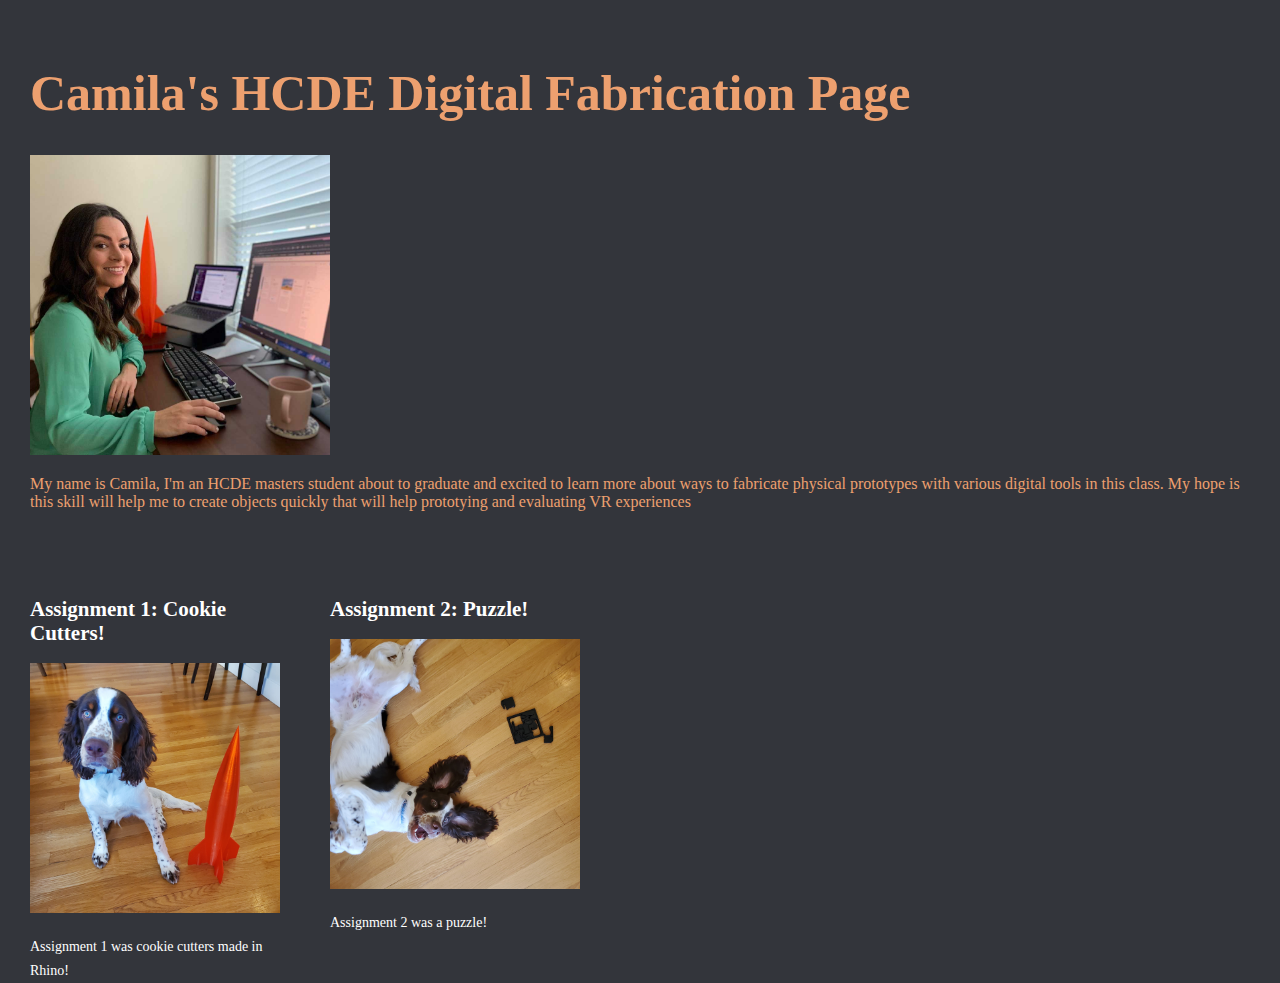
==== index.html @ e4d354e3 "assignment1pt1" ====
<!DOCTYPE html> 
<html> 
    <head> 
        <meta charset="utf-8"> 
        <meta name="viewport" content="width=device-width, maximum-scale=1.0" />

        <title>Example Student's HCDE 598 Digital Fabrication Page!</title> 

        <link href="style.css" media="screen" rel="stylesheet" type="text/css" />

    </head> 
    <body> 

        <div class="header">
            <h1>Camila's HCDE Digital Fabrication Page</h1>
            <p>
            <img src="CamilaPic.jpg" width=300 height=300</a>
            </p>
            <p>
            My name is Camila, I'm an HCDE masters student about to graduate and excited to learn more about ways to fabricate physical prototypes with various digital tools in this class. My hope is this skill will help me to create objects quickly that will help prototying and evaluating VR experiences
            </p>
        </div>
        <div class="assignments">

            <div class="assignment">
              <a href="assignment1.html"><h2>Assignment 1: Cookie Cutters!</h2>
                  <img src="rockettune.jpg" width=250></a>
                <p>
		Assignment 1 was cookie cutters made in Rhino!
                </p>
            </div>

            <div class="assignment">
              <a href="assignment2.html"><h2>Assignment 2: Puzzle!</h2>
                  <img src="puzzletune.jpg" width=250></a>
                <p>
		Assignment 2 was a puzzle!
                </p>
            </div>
	</div>
    </body>
</html>
---- style.css ----
html, body {
  padding: 0 0 0 0;
  margin: 0;
  background: #33353b;
  font-family: 'PT Sans Narrow';
}

h1,h2,h3,h4 {
  font-family: 'PT Sans Narrow';
  }

strong {
  font-size: 18px
}

a {
  color: #eda06f;
}

.header {
  background: #33353b;
  color: #eda06f;
  height: 500px;
  padding: 30px 30px 30px;
}

.header h1 {
  font-size: 50px;
  }

.assignment {
  background: #33353b;
  color: white;
  font-size: 14px;
  line-height: 24px;
  font-family: 'PT Sans Narrow';
  padding: 20px 20px 20px 30px;
  width: 250px;
  height: 350px;
  float: left;
}

.assignment a {
    color: white;
    text-decoration: none;
}

.assignment a:hover {
  background: #33353b;
  color: #eda06f;
  text-decoration: none;
}


.footer {
    width: 1100px;
    float: left;
    padding: 300px 0px 30px 30px;
}

.widebody {
    width: 800px;
    padding: 0px 30px 30px 30px;
}

.widebody a {
}

.widebody a:hover {
  background: #eda06f;
  color: #FFF;
  text-decoration: none;
}
.header1 {
  background: #33353b;
  color: #eda06f;
  height: 500px;
  padding: 30px 30px 90px;
}

.header1 h1 {
  font-size: 50px;
  }

.assignment1 {
  background: #33353b;
  color: white;
  font-size: 14px;
  line-height: 24px;
  font-family: 'PT Sans Narrow';
  padding: 20px 20px 20px 30px;
  float: left;
  width: 300px;
}
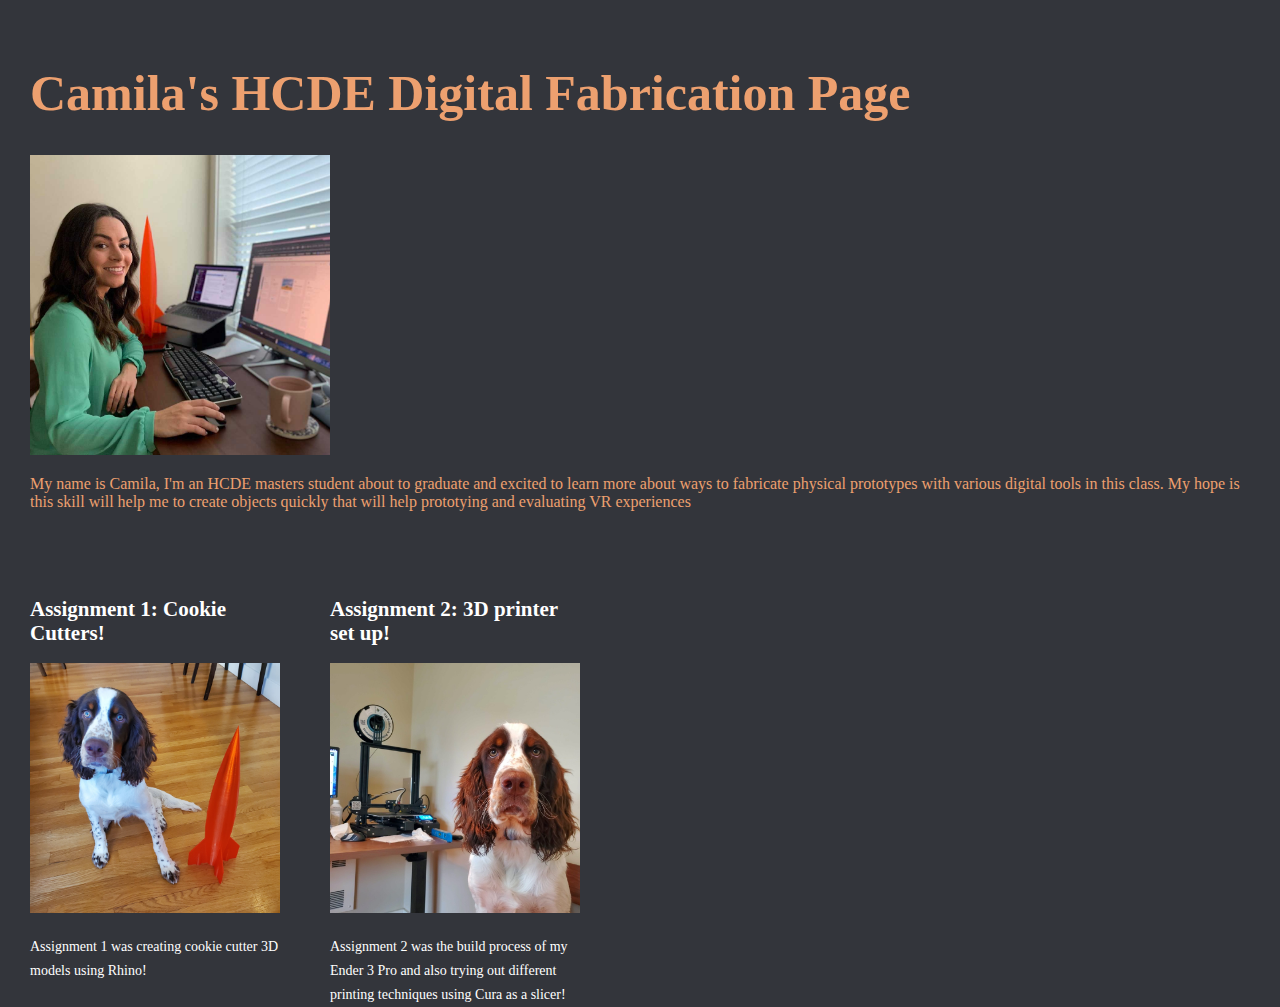
==== commit c4e0d475: "cookie cutter update and text for a2" ====
--- a/index.html
+++ b/index.html
@@ -26,15 +26,15 @@
               <a href="assignment1.html"><h2>Assignment 1: Cookie Cutters!</h2>
                   <img src="rockettune.jpg" width=250></a>
                 <p>
-		Assignment 1 was cookie cutters made in Rhino!
+		Assignment 1 was creating cookie cutter 3D models using Rhino!
                 </p>
             </div>
 
             <div class="assignment">
-              <a href="assignment2.html"><h2>Assignment 2: Puzzle!</h2>
-                  <img src="puzzletune.jpg" width=250></a>
+              <a href="assignment2.html"><h2>Assignment 2: 3D printer set up!</h2>
+                  <img src="printertune.png" width=250></a>
                 <p>
-		Assignment 2 was a puzzle!
+		Assignment 2 was the build process of my Ender 3 Pro and also trying out different printing techniques using Cura as a slicer!
                 </p>
             </div>
 	</div>
--- a/style.css
+++ b/style.css
@@ -94,3 +94,12 @@
   width: 300px;
 }
 
+.assignment2 {
+  background: #33353b;
+  color: white;
+  font-size: 14px;
+  line-height: 24px;
+  font-family: 'PT Sans Narrow';
+  padding: 20px 20px 20px 30px;
+  float: left;
+}
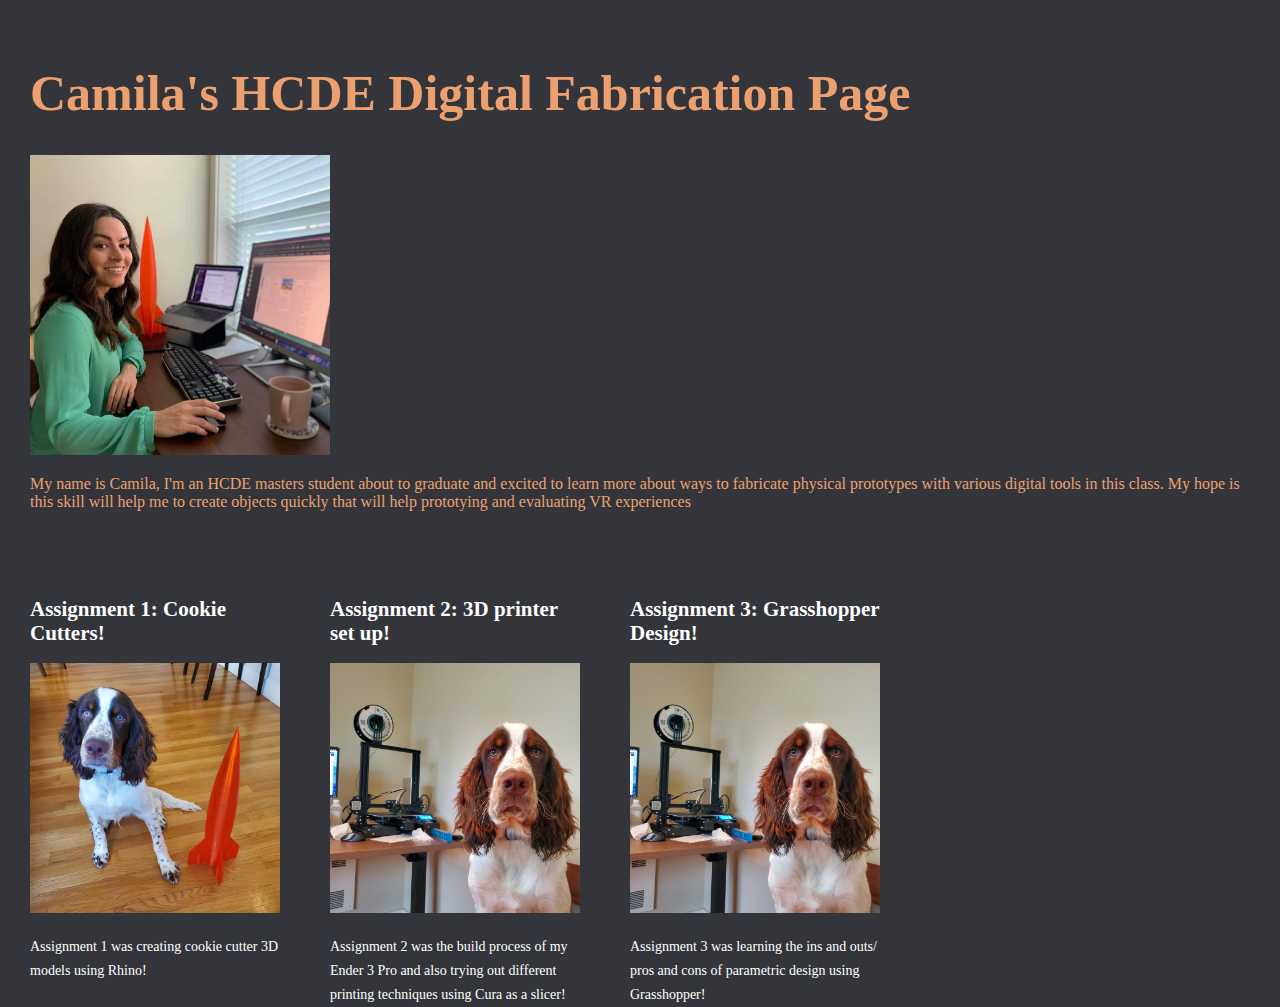
==== commit 31e51916: "a3 draft" ====
--- a/index.html
+++ b/index.html
@@ -4,7 +4,7 @@
         <meta charset="utf-8"> 
         <meta name="viewport" content="width=device-width, maximum-scale=1.0" />
 
-        <title>Example Student's HCDE 598 Digital Fabrication Page!</title> 
+        <title>Camila's Digital Fabrication Page!</title> 
 
         <link href="style.css" media="screen" rel="stylesheet" type="text/css" />
 
@@ -37,6 +37,14 @@
 		Assignment 2 was the build process of my Ender 3 Pro and also trying out different printing techniques using Cura as a slicer!
                 </p>
             </div>
+
+            <div class="assignment">
+              <a href="assignment3.html"><h2>Assignment 3: Grasshopper Design!</h2>
+                  <img src="printertune.png" width=250></a>
+                <p>
+        Assignment 3 was learning the ins and outs/ pros and cons of parametric design using Grasshopper!
+                </p>
+            </div>
 	</div>
     </body>
 </html>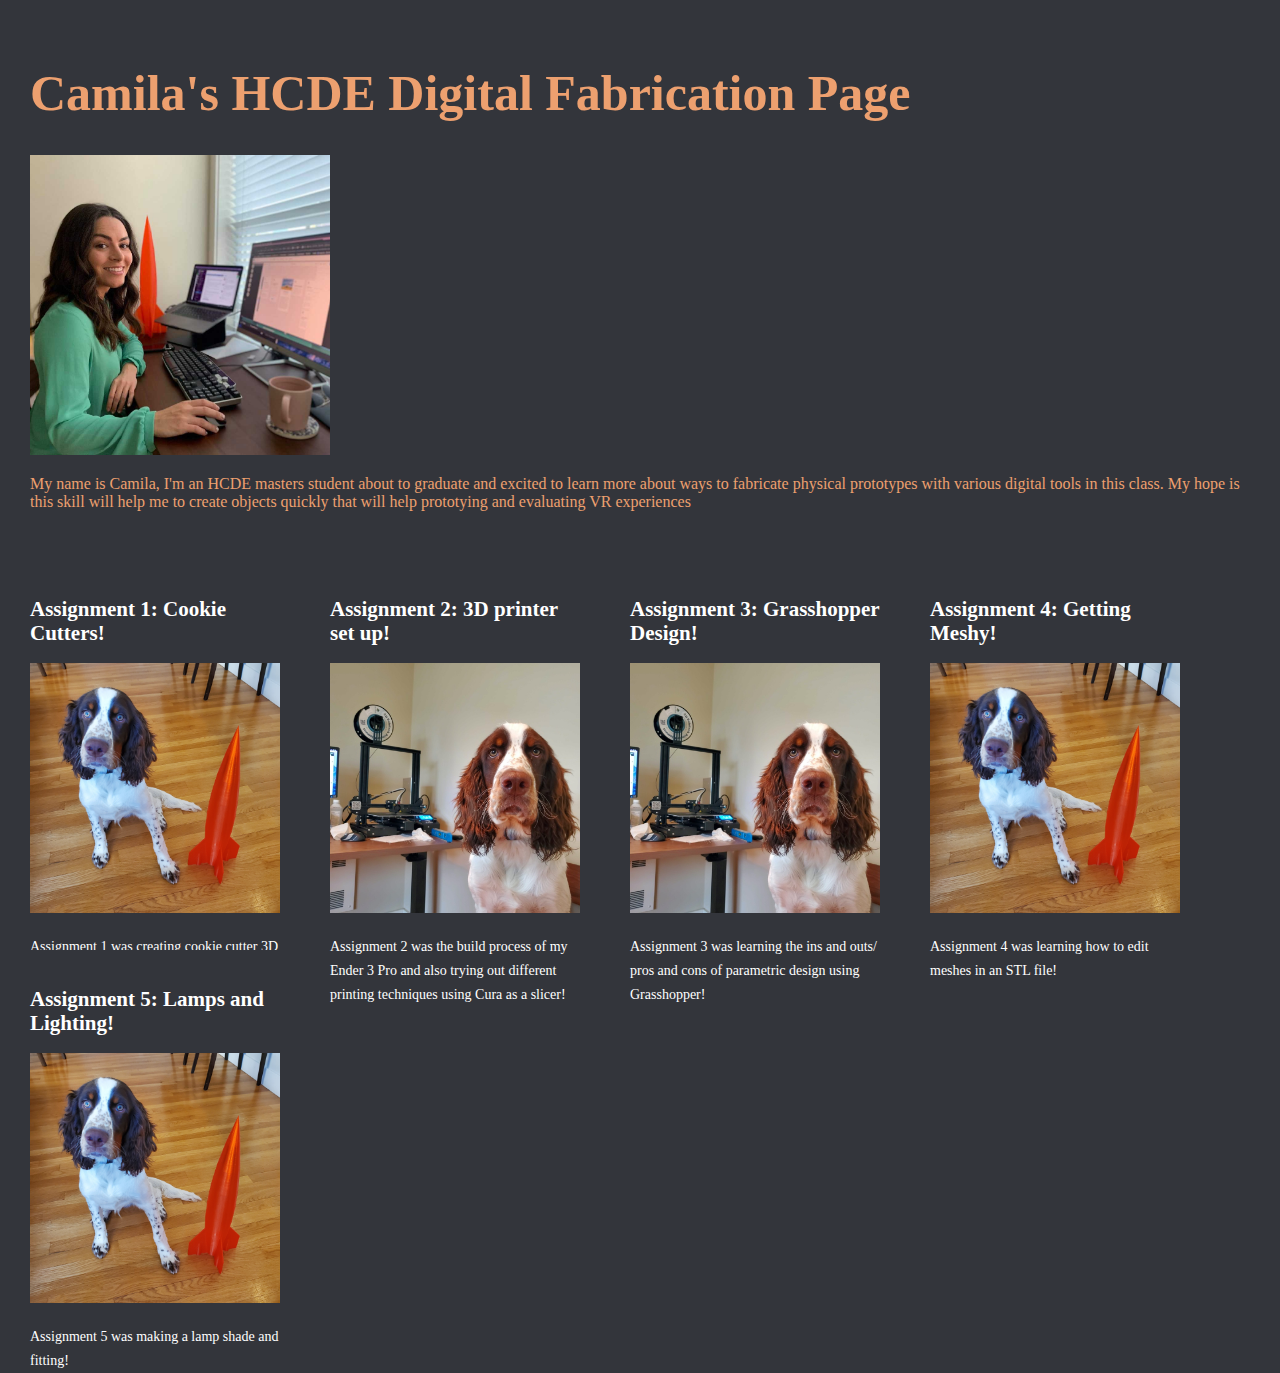
==== commit 93df8c88: "a4 getting meshy" ====
--- a/index.html
+++ b/index.html
@@ -45,6 +45,22 @@
         Assignment 3 was learning the ins and outs/ pros and cons of parametric design using Grasshopper!
                 </p>
             </div>
+
+            <div class="assignment">
+              <a href="assignment4.html"><h2>Assignment 4: Getting Meshy!</h2>
+                  <img src="rockettune.jpg" width=250></a>
+                <p>
+        Assignment 4 was learning how to edit meshes in an STL file!
+                </p>
+            </div>
+
+            <div class="assignment">
+              <a href="assignment5.html"><h2>Assignment 5: Lamps and Lighting!</h2>
+                  <img src="rockettune.jpg" width=250></a>
+                <p>
+        Assignment 5 was making a lamp shade and fitting!
+                </p>
+            </div>
 	</div>
     </body>
 </html>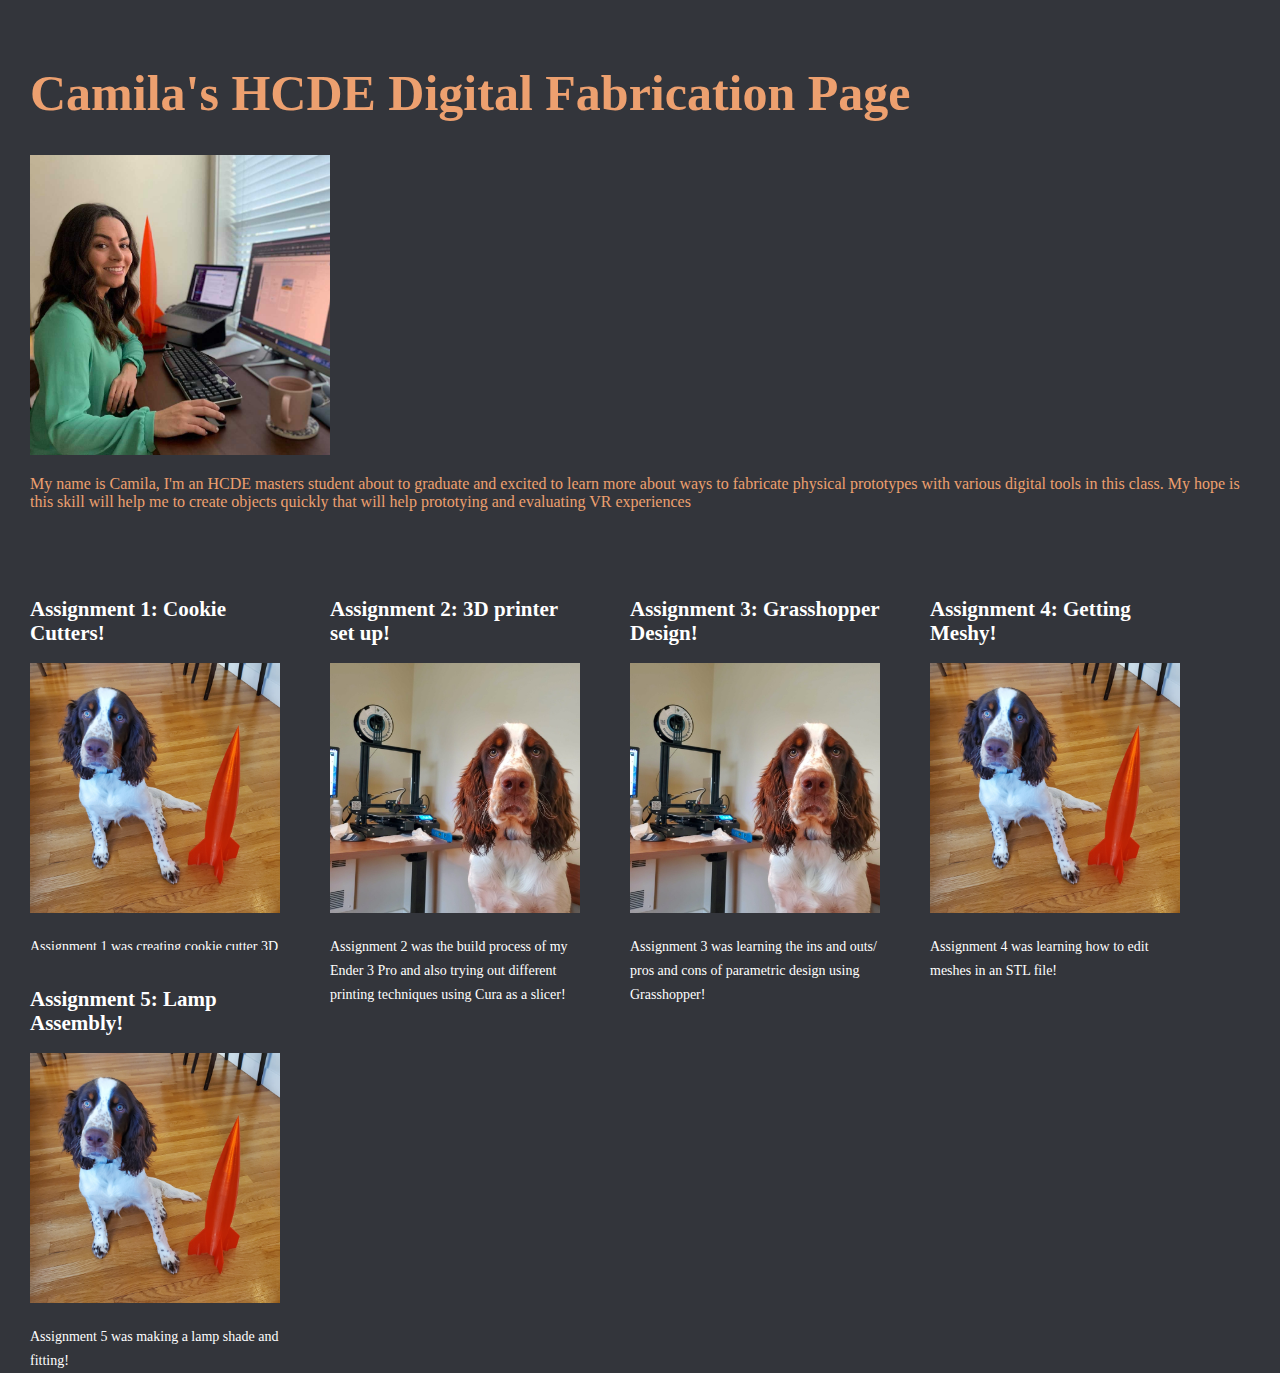
==== commit 984cc8e3: "a5 draft-fitting" ====
--- a/index.html
+++ b/index.html
@@ -55,7 +55,7 @@
             </div>
 
             <div class="assignment">
-              <a href="assignment5.html"><h2>Assignment 5: Lamps and Lighting!</h2>
+              <a href="assignment5.html"><h2>Assignment 5: Lamp Assembly!</h2>
                   <img src="rockettune.jpg" width=250></a>
                 <p>
         Assignment 5 was making a lamp shade and fitting!
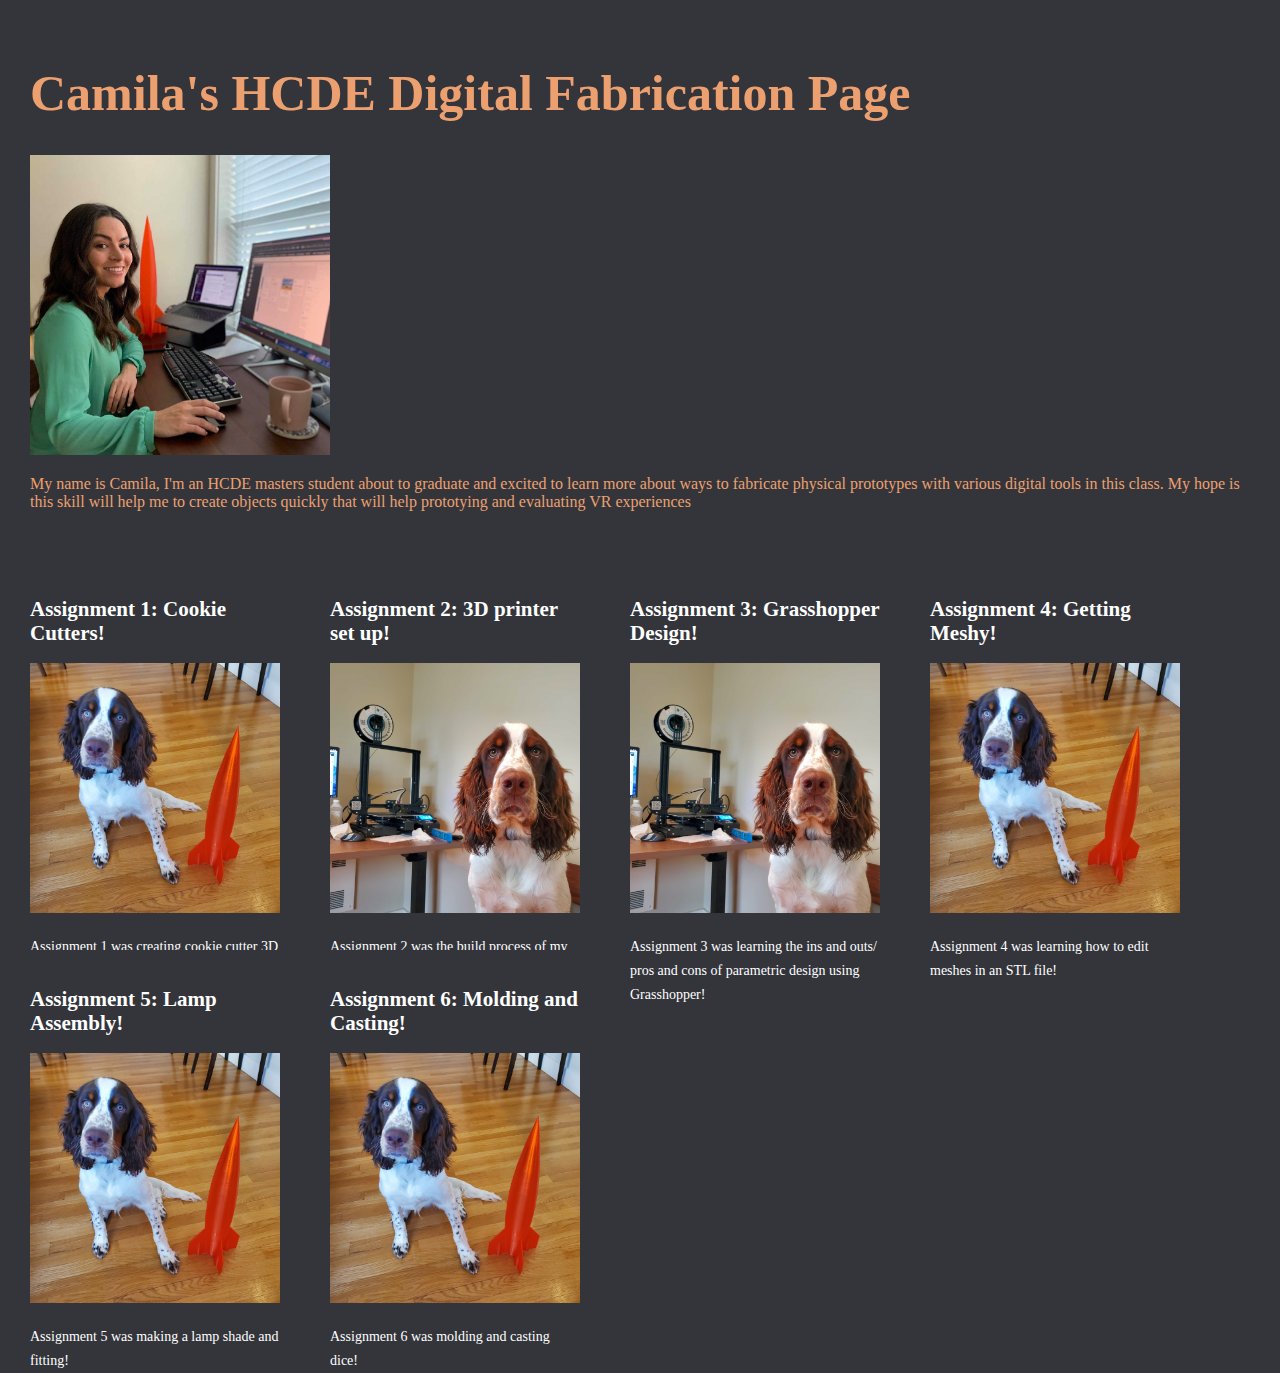
==== commit 30068219: "a5 updated for class" ====
--- a/index.html
+++ b/index.html
@@ -61,6 +61,14 @@
         Assignment 5 was making a lamp shade and fitting!
                 </p>
             </div>
+
+            <div class="assignment">
+              <a href="assignment6.html"><h2>Assignment 6: Molding and Casting!</h2>
+                  <img src="rockettune.jpg" width=250></a>
+                <p>
+        Assignment 6 was molding and casting dice!
+                </p>
+            </div>
 	</div>
     </body>
 </html>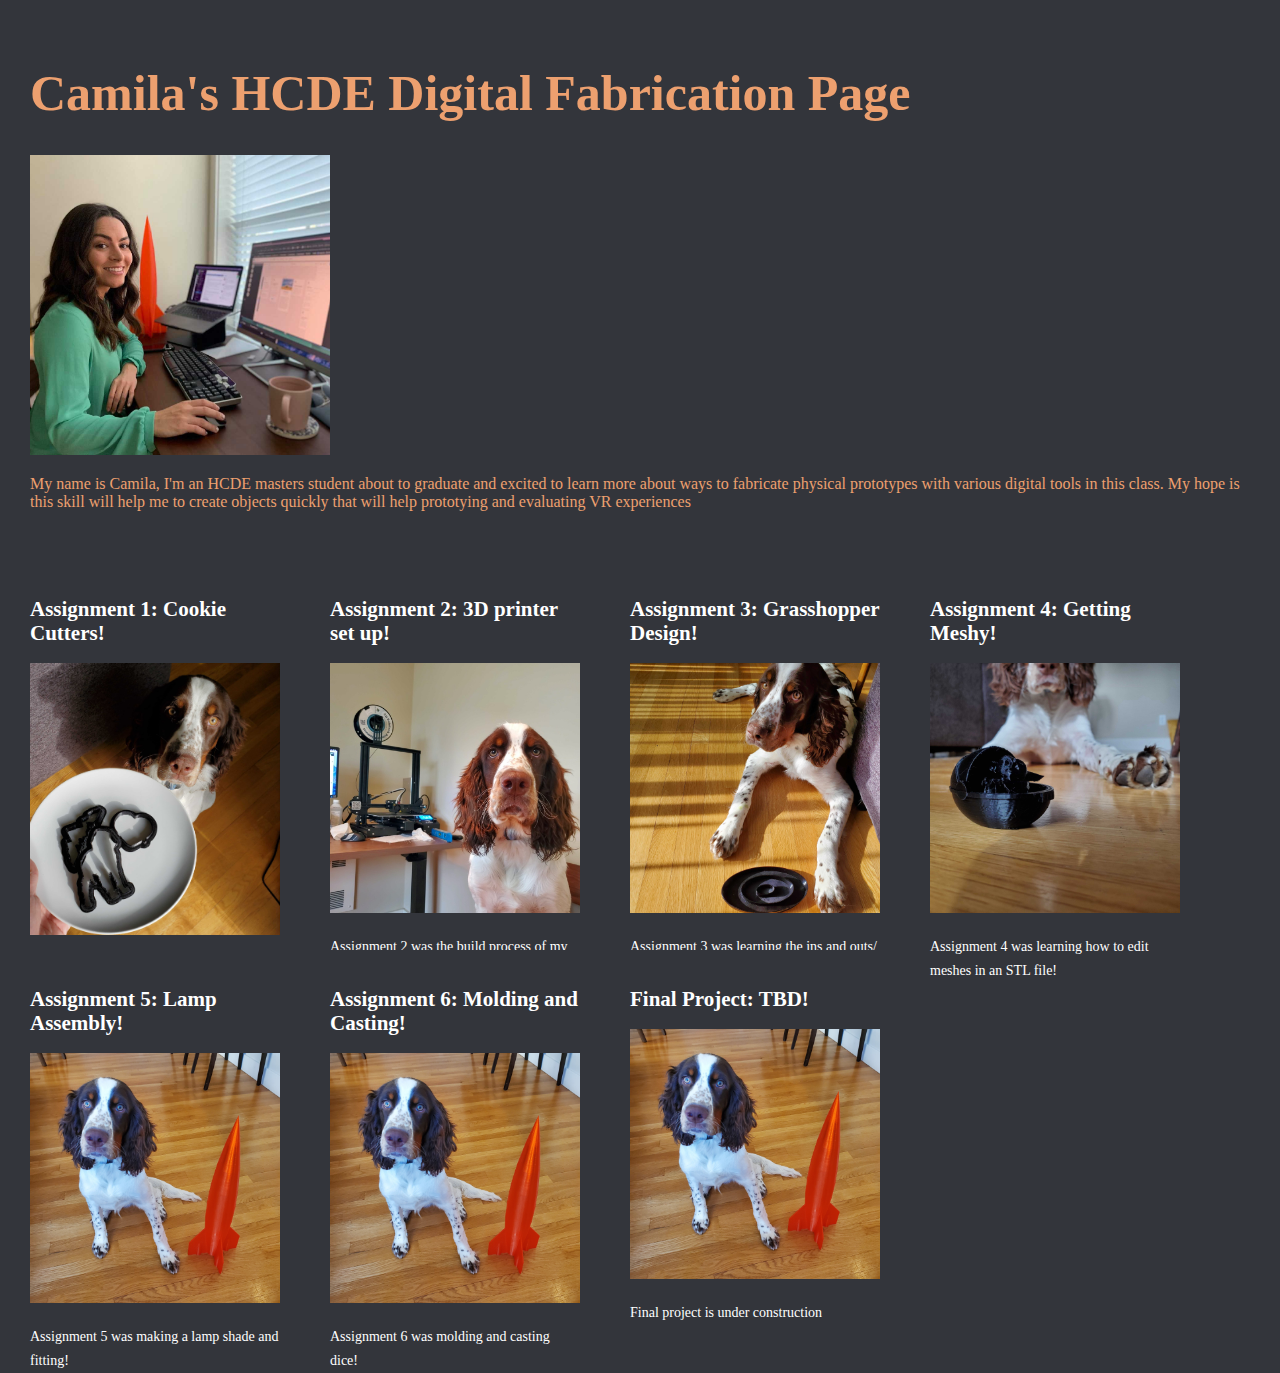
==== commit ff9af1b6: "updating some photos/info on A1,3,4,6 and index" ====
--- a/index.html
+++ b/index.html
@@ -24,7 +24,7 @@
 
             <div class="assignment">
               <a href="assignment1.html"><h2>Assignment 1: Cookie Cutters!</h2>
-                  <img src="rockettune.jpg" width=250></a>
+                  <img src="cookiecuttertune.jpg" width=250></a>
                 <p>
 		Assignment 1 was creating cookie cutter 3D models using Rhino!
                 </p>
@@ -40,7 +40,7 @@
 
             <div class="assignment">
               <a href="assignment3.html"><h2>Assignment 3: Grasshopper Design!</h2>
-                  <img src="printertune.png" width=250></a>
+                  <img src="grasshoppertune.jpg" width=250></a>
                 <p>
         Assignment 3 was learning the ins and outs/ pros and cons of parametric design using Grasshopper!
                 </p>
@@ -48,7 +48,7 @@
 
             <div class="assignment">
               <a href="assignment4.html"><h2>Assignment 4: Getting Meshy!</h2>
-                  <img src="rockettune.jpg" width=250></a>
+                  <img src="yodatune.jpg" width=250></a>
                 <p>
         Assignment 4 was learning how to edit meshes in an STL file!
                 </p>
@@ -69,6 +69,14 @@
         Assignment 6 was molding and casting dice!
                 </p>
             </div>
+
+            <div class="assignment">
+              <a href="finalproject.html"><h2>Final Project: TBD!</h2>
+                  <img src="rockettune.jpg" width=250></a>
+                <p>
+        Final project is under construction
+                </p>
+            </div>
 	</div>
     </body>
 </html>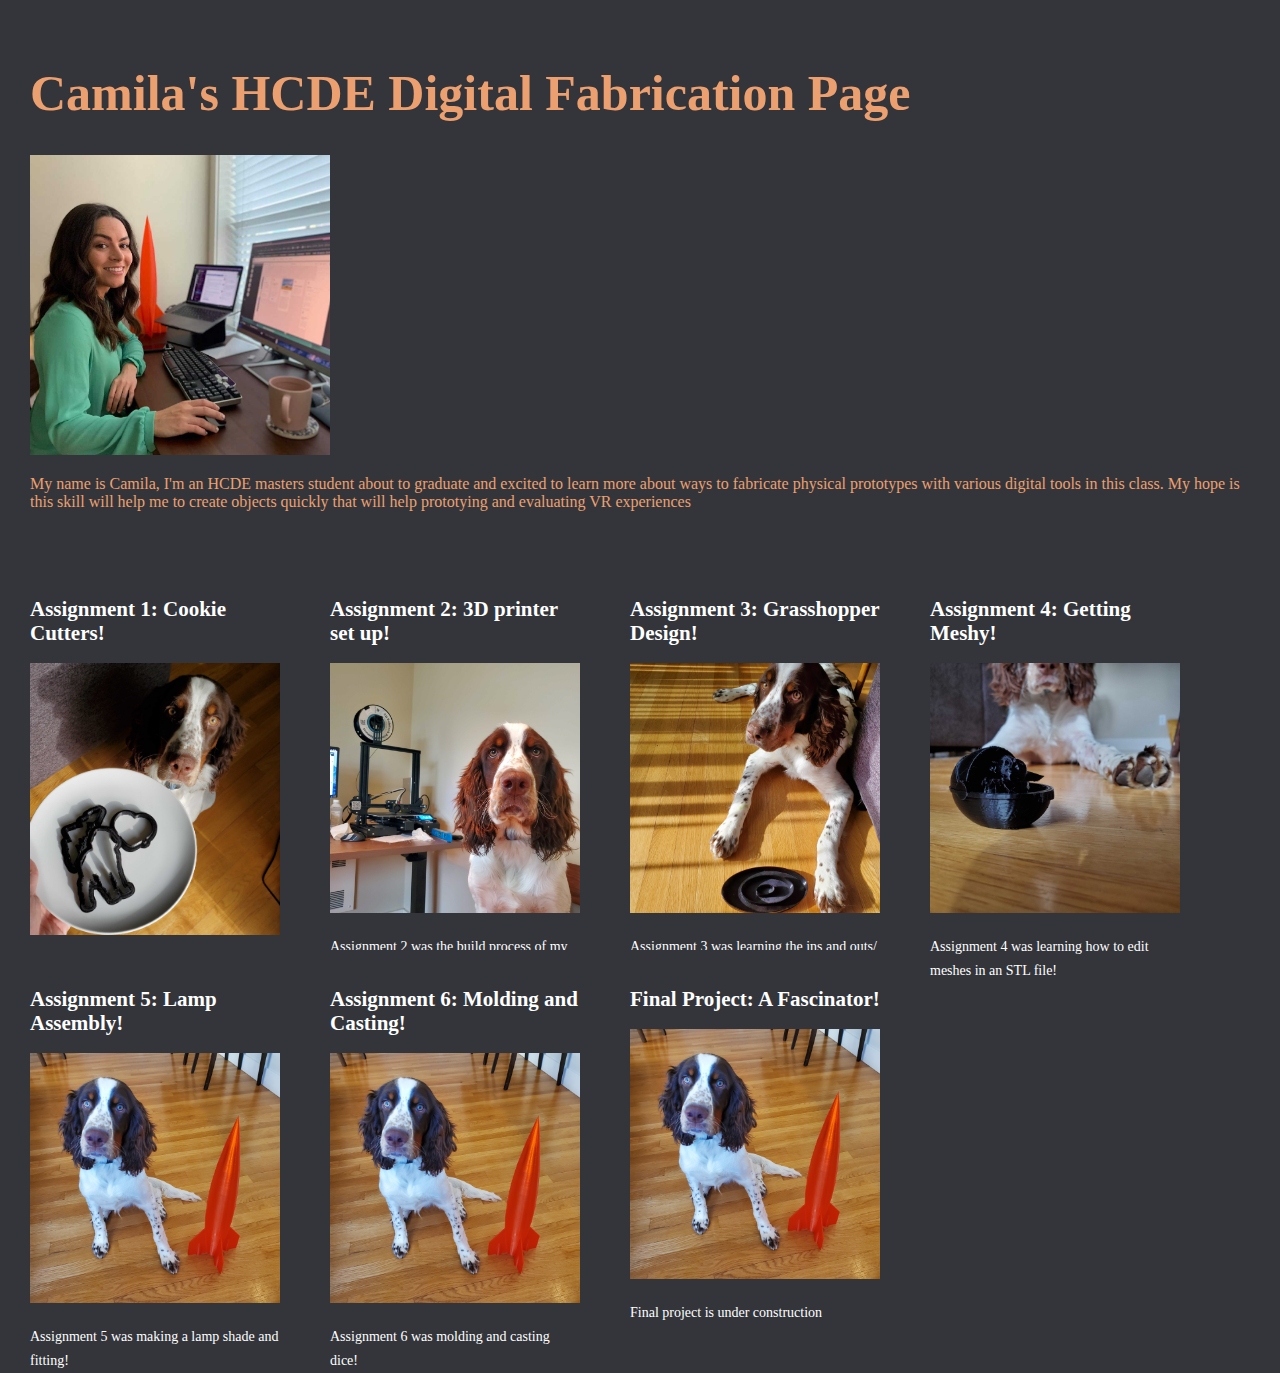
==== commit 1d27da7d: "finished a6, index adding final proj" ====
--- a/index.html
+++ b/index.html
@@ -71,7 +71,7 @@
             </div>
 
             <div class="assignment">
-              <a href="finalproject.html"><h2>Final Project: TBD!</h2>
+              <a href="finalproject.html"><h2>Final Project: A Fascinator!</h2>
                   <img src="rockettune.jpg" width=250></a>
                 <p>
         Final project is under construction
